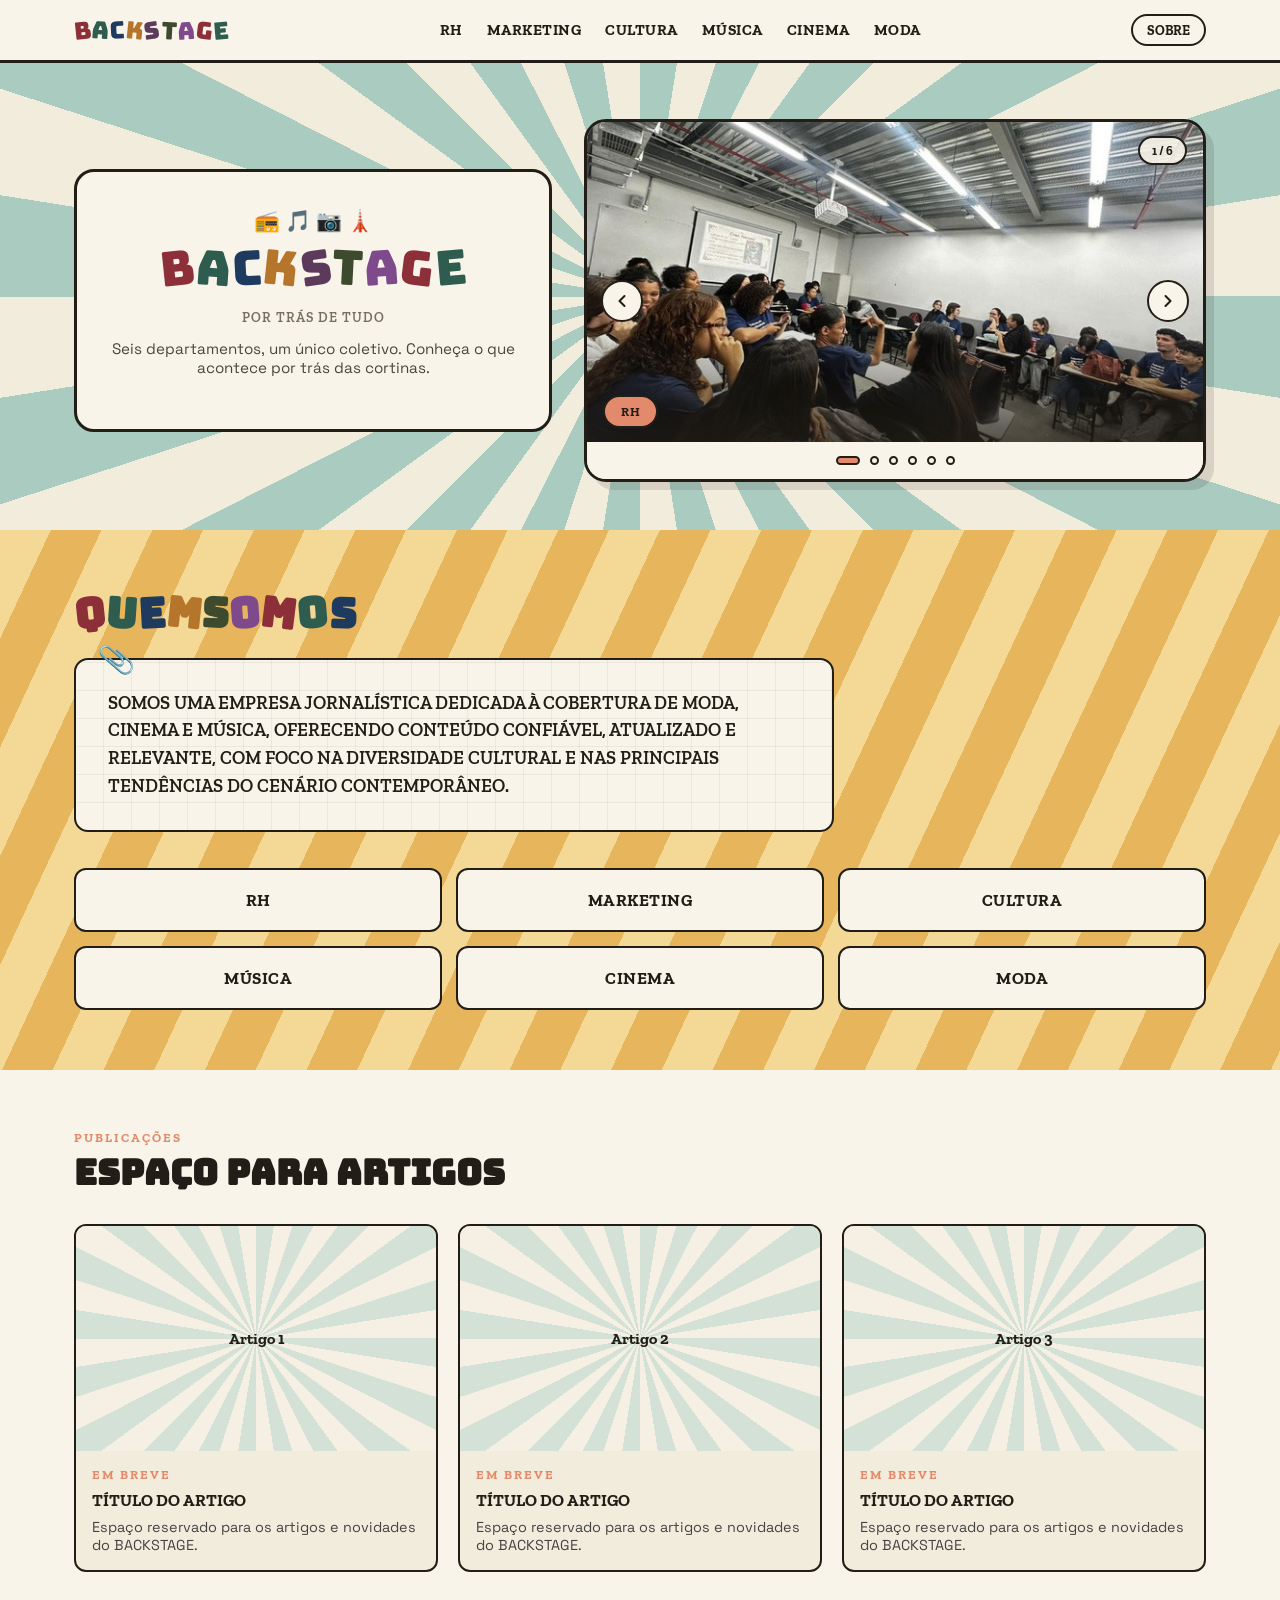
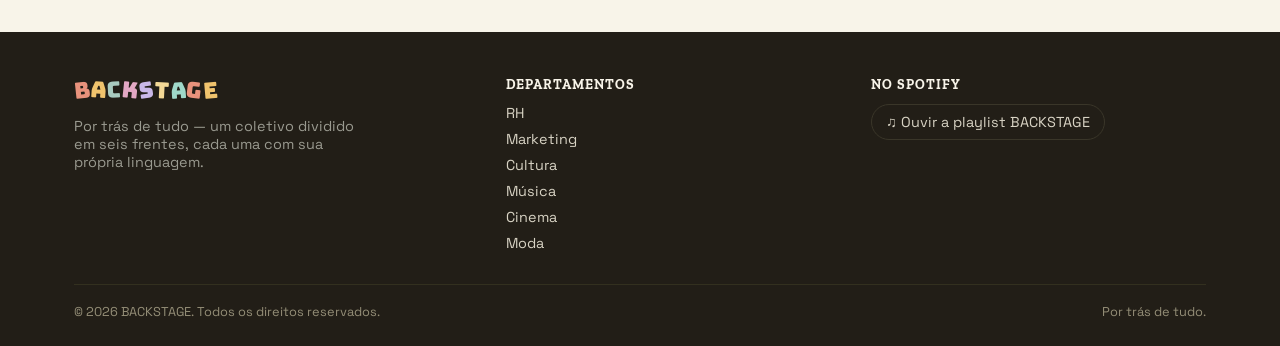
==== index.html @ c2397298 "Site BACKSTAGE" ====
<!DOCTYPE html>
<html lang="pt-BR">
<head>
  <meta charset="UTF-8">
  <meta name="viewport" content="width=device-width, initial-scale=1.0">
  <title>Início · BACKSTAGE</title>
  <link rel="stylesheet" href="assets/style.css">
</head>
<body>
  <header class="site-header">
    <div class="header-inner">
      <a href="index.html" class="logo"><span class="collage"><span style="--r:-6deg;color:#8C2F39;">B</span><span style="--r:4deg;color:#2E5C4E;">A</span><span style="--r:-3deg;color:#1F3A5F;">C</span><span style="--r:6deg;color:#B5762B;">K</span><span style="--r:-8deg;color:#5C3A5C;">S</span><span style="--r:3deg;color:#3E4A2E;">T</span><span style="--r:-4deg;color:#7E4A8C;">A</span><span style="--r:7deg;color:#8C2F39;">G</span><span style="--r:-5deg;color:#2E5C4E;">E</span></span></a>
      <button class="nav-toggle" aria-label="Abrir menu" aria-expanded="false">&#9776;</button>
      <nav class="dept-nav">
          <a href="rh.html" class="">RH</a>
          <a href="marketing.html" class="">Marketing</a>
          <a href="cultura.html" class="">Cultura</a>
          <a href="musica.html" class="">Música</a>
          <a href="cinema.html" class="">Cinema</a>
          <a href="moda.html" class="">Moda</a>
      </nav>
      <a href="sobre.html" class="about-link">Sobre</a>
    </div>
  </header>
  <section class="hero">
    <div class="container hero-inner">
      <div class="hero-logo-block">
        <div class="mini-badge">📻 🎵 📷 🗼</div>
        <div class="big-logo"><span class="collage"><span style="--r:-6deg;color:#8C2F39;">B</span><span style="--r:4deg;color:#2E5C4E;">A</span><span style="--r:-3deg;color:#1F3A5F;">C</span><span style="--r:6deg;color:#B5762B;">K</span><span style="--r:-8deg;color:#5C3A5C;">S</span><span style="--r:3deg;color:#3E4A2E;">T</span><span style="--r:-4deg;color:#7E4A8C;">A</span><span style="--r:7deg;color:#8C2F39;">G</span><span style="--r:-5deg;color:#2E5C4E;">E</span></span></div>
        <div class="tagline">por trás de tudo</div>
        <p>Seis departamentos, um único coletivo. Conheça o que acontece por trás das cortinas.</p>
      </div>
    <div class="carousel" data-carousel>
      <div class="carousel-track">
        <div class="carousel-slide">
          <img src="assets/img/rh-dinamica-real.jpg" alt="RH">
          <div class="carousel-caption">RH</div>
        </div>
        <div class="carousel-slide">
          <img src="assets/img/marketing-dinamica-1.svg" alt="Marketing">
          <div class="carousel-caption">Marketing</div>
        </div>
        <div class="carousel-slide">
          <img src="assets/img/cultura-dinamica-real.jpg" alt="Cultura">
          <div class="carousel-caption">Cultura</div>
        </div>
        <div class="carousel-slide">
          <img src="assets/img/musica-dinamica-real-1.jpeg" alt="Música">
          <div class="carousel-caption">Música</div>
        </div>
        <div class="carousel-slide">
          <img src="assets/img/cinema-dinamica-real.jpeg" alt="Cinema">
          <div class="carousel-caption">Cinema</div>
        </div>
        <div class="carousel-slide">
          <img src="assets/img/moda-dinamica-real.jpg" alt="Moda">
          <div class="carousel-caption">Moda</div>
        </div>
      </div>
      <div class="carousel-counter">1 / 6</div>
      <div class="carousel-controls">
        <button class="carousel-btn prev" aria-label="Slide anterior"><svg viewBox="0 0 24 24" fill="none" stroke="currentColor" stroke-width="2.5" stroke-linecap="round" stroke-linejoin="round"><polyline points="15 18 9 12 15 6"></polyline></svg></button>
        <button class="carousel-btn next" aria-label="Próximo slide"><svg viewBox="0 0 24 24" fill="none" stroke="currentColor" stroke-width="2.5" stroke-linecap="round" stroke-linejoin="round"><polyline points="9 18 15 12 9 6"></polyline></svg></button>
      </div>
      <div class="carousel-dots"></div>
    </div>
    </div>
  </section>

  <section class="mv-section bg-stripe">
    <div class="container">
      <h1 class="page-title"><span class="collage"><span style="--r:-6deg;color:#8C2F39;">Q</span><span style="--r:4deg;color:#2E5C4E;">u</span><span style="--r:-3deg;color:#1F3A5F;">e</span><span style="--r:6deg;color:#B5762B;">m</span> <span style="--r:3deg;color:#3E4A2E;">S</span><span style="--r:-4deg;color:#7E4A8C;">o</span><span style="--r:7deg;color:#8C2F39;">m</span><span style="--r:-5deg;color:#2E5C4E;">o</span><span style="--r:2deg;color:#1F3A5F;">s</span></span></h1>
      <div class="note-card">
        <p>Somos uma empresa jornalística dedicada à cobertura de moda, cinema e música, oferecendo conteúdo confiável, atualizado e relevante, com foco na diversidade cultural e nas principais tendências do cenário contemporâneo.</p>
      </div>
      <div class="dept-grid">
          <a href="rh.html" class="dept-card">RH</a>
          <a href="marketing.html" class="dept-card">Marketing</a>
          <a href="cultura.html" class="dept-card">Cultura</a>
          <a href="musica.html" class="dept-card">Música</a>
          <a href="cinema.html" class="dept-card">Cinema</a>
          <a href="moda.html" class="dept-card">Moda</a>
      </div>
    </div>
  </section>

  <section class="articles-section">
    <div class="container">
      <div class="eyebrow">Publicações</div>
      <h1 class="page-title" style="font-size:clamp(1.6rem, 3.6vw, 2.2rem);">Espaço para artigos</h1>
      <div class="articles-grid">
        <div class="article-card">
          <div class="thumb"><div class="thumb-inner">Artigo 1</div></div>
          <div class="body">
            <div class="eyebrow">Em breve</div>
            <h3>Título do artigo</h3>
            <p>Espaço reservado para os artigos e novidades do BACKSTAGE.</p>
          </div>
        </div>
        <div class="article-card">
          <div class="thumb"><div class="thumb-inner">Artigo 2</div></div>
          <div class="body">
            <div class="eyebrow">Em breve</div>
            <h3>Título do artigo</h3>
            <p>Espaço reservado para os artigos e novidades do BACKSTAGE.</p>
          </div>
        </div>
        <div class="article-card">
          <div class="thumb"><div class="thumb-inner">Artigo 3</div></div>
          <div class="body">
            <div class="eyebrow">Em breve</div>
            <h3>Título do artigo</h3>
            <p>Espaço reservado para os artigos e novidades do BACKSTAGE.</p>
          </div>
        </div>
      </div>
    </div>
  </section>

  <footer class="site-footer">
    <div class="container">
      <div class="footer-grid">
        <div>
          <div class="footer-logo"><span class="collage"><span style="--r:-6deg;color:#E8927C;">B</span><span style="--r:4deg;color:#F0C36D;">A</span><span style="--r:-3deg;color:#A9CBC0;">C</span><span style="--r:6deg;color:#E3A8C4;">K</span><span style="--r:-8deg;color:#C9B8E8;">S</span><span style="--r:3deg;color:#F3D896;">T</span><span style="--r:-4deg;color:#9FD8C9;">A</span><span style="--r:7deg;color:#E8927C;">G</span><span style="--r:-5deg;color:#F0C36D;">E</span></span></div>
          <p style="margin-top:12px; font-size:0.9rem; color:#9a9a90; max-width:280px;">
            Por trás de tudo — um coletivo dividido em seis frentes, cada uma com sua própria linguagem.
          </p>
        </div>
        <div>
          <h4>Departamentos</h4>
          <ul>
          <li><a href="rh.html">RH</a></li>
          <li><a href="marketing.html">Marketing</a></li>
          <li><a href="cultura.html">Cultura</a></li>
          <li><a href="musica.html">Música</a></li>
          <li><a href="cinema.html">Cinema</a></li>
          <li><a href="moda.html">Moda</a></li>
          </ul>
        </div>
        <div>
          <h4>No Spotify</h4>
          <a class="spotify-footer-link" href="musica.html#spotify" aria-label="Ver playlist no Spotify">
            &#9835; Ouvir a playlist BACKSTAGE
          </a>
        </div>
      </div>
      <div class="footer-bottom">
        <span>&copy; 2026 BACKSTAGE. Todos os direitos reservados.</span>
        <span>Por trás de tudo.</span>
      </div>
    </div>
  </footer>

  <script src="assets/script.js"></script>
</body>
</html>
---- assets/style.css ----
/* ==========================================================================
   BACKSTAGE — estilo seguindo os slides originais
   ========================================================================== */

@import url('https://fonts.googleapis.com/css2?family=Bungee&family=Zilla+Slab:wght@500;600;700&family=Space+Grotesk:wght@400;500;600;700&display=swap');

:root {
  --mustard: #E7B65C;
  --mustard-light: #F3D896;
  --sage: #A9BE93;
  --sage-dark: #7E9873;
  --teal: #A9CBC0;
  --teal-dark: #7FAA9C;
  --cream: #F2ECDD;
  --paper: #F8F4E9;
  --ink: #221E17;
  --coral: #E38A6C;
  --gray: #756F60;

  --display: 'Bungee', cursive;
  --body: 'Space Grotesk', sans-serif;
  --note: 'Zilla Slab', serif;

  --stripe-mustard: repeating-linear-gradient(
    115deg,
    var(--mustard-light) 0px, var(--mustard-light) 46px,
    var(--mustard) 46px, var(--mustard) 92px
  );

  --swirl-teal: repeating-conic-gradient(
    from 0deg,
    var(--teal) 0deg 9deg,
    var(--cream) 9deg 18deg
  );
}

* { box-sizing: border-box; }
html { scroll-behavior: smooth; }

@media (prefers-reduced-motion: reduce) {
  html { scroll-behavior: auto; }
  * { animation-duration: 0.01ms !important; transition-duration: 0.01ms !important; }
}

body {
  margin: 0;
  font-family: var(--body);
  color: var(--ink);
  background: var(--cream);
  -webkit-font-smoothing: antialiased;
}

a { color: inherit; text-decoration: none; }
img, video { max-width: 100%; display: block; }

:focus-visible {
  outline: 3px solid var(--coral);
  outline-offset: 2px;
}

.container {
  max-width: 1180px;
  margin: 0 auto;
  padding: 0 24px;
}

/* ---------- Collage heading (título estilo revista recortada) ---------- */

.collage {
  font-family: var(--display);
  display: inline-flex;
  flex-wrap: wrap;
  line-height: 1;
}

.collage span {
  display: inline-block;
  transform: rotate(var(--r, 0deg));
  margin: 0 0.01em;
}

/* ---------- Header ---------- */

header.site-header {
  background: var(--paper);
  border-bottom: 3px solid var(--ink);
  position: sticky;
  top: 0;
  z-index: 50;
}

.header-inner {
  display: flex;
  align-items: center;
  justify-content: space-between;
  gap: 20px;
  padding: 14px 24px;
  max-width: 1180px;
  margin: 0 auto;
}

.logo {
  font-size: 1.5rem;
  white-space: nowrap;
}

nav.dept-nav {
  display: flex;
  flex-wrap: wrap;
  gap: 6px 20px;
  font-family: var(--note);
  font-weight: 700;
  font-size: 0.95rem;
  text-transform: uppercase;
  letter-spacing: 0.5px;
}

nav.dept-nav a {
  position: relative;
  padding: 4px 2px;
}

nav.dept-nav a::after {
  content: '';
  position: absolute;
  left: 0; bottom: -2px;
  width: 0; height: 3px;
  background: var(--coral);
  transition: width 0.2s ease;
}

nav.dept-nav a:hover::after,
nav.dept-nav a.active::after { width: 100%; }
nav.dept-nav a.active { color: var(--coral); }

.about-link {
  font-family: var(--note);
  font-weight: 700;
  font-size: 0.85rem;
  text-transform: uppercase;
  border: 2px solid var(--ink);
  padding: 6px 14px;
  border-radius: 999px;
  white-space: nowrap;
}
.about-link:hover { background: var(--ink); color: var(--paper); }

.nav-toggle {
  display: none;
  background: none;
  border: 0;
  color: var(--ink);
  font-size: 1.6rem;
  cursor: pointer;
}

/* ---------- Hero (home) ---------- */

.hero {
  background: var(--swirl-teal);
  padding: 56px 0 48px;
  position: relative;
}

.hero-inner {
  display: grid;
  grid-template-columns: 1fr 1.3fr;
  gap: 32px;
  align-items: center;
}

.hero-logo-block {
  background: var(--paper);
  border: 3px solid var(--ink);
  border-radius: 20px;
  padding: 36px 26px;
  text-align: center;
}

.hero-logo-block .big-logo {
  font-size: clamp(2rem, 5.5vw, 3rem);
  justify-content: center;
}

.hero-logo-block .tagline {
  margin-top: 10px;
  font-family: var(--note);
  font-weight: 600;
  text-transform: uppercase;
  letter-spacing: 1px;
  font-size: 0.85rem;
  color: var(--gray);
}

.hero-logo-block p {
  margin-top: 14px;
  font-size: 0.95rem;
  color: #4a463c;
}

.mini-badge {
  font-size: 1.3rem;
  margin-bottom: 4px;
}

/* ---------- Carousel ---------- */

.carousel {
  position: relative;
  background: var(--paper);
  border: 3px solid var(--ink);
  border-radius: 22px;
  overflow: hidden;
  box-shadow: 8px 8px 0 rgba(34,30,23,0.12);
}

.carousel-track {
  display: flex;
  transition: transform 0.55s cubic-bezier(0.65, 0, 0.35, 1);
  height: 320px;
}

.carousel-slide { min-width: 100%; height: 100%; position: relative; }
.carousel-slide img, .carousel-slide video {
  width: 100%; height: 100%; object-fit: cover;
}

.carousel-slide::after {
  content: '';
  position: absolute;
  inset: 0;
  background: linear-gradient(to top, rgba(34,30,23,0.78) 0%, rgba(34,30,23,0.15) 32%, transparent 55%);
  pointer-events: none;
}

.carousel-caption {
  position: absolute;
  left: 16px; bottom: 14px;
  z-index: 2;
  padding: 7px 16px;
  background: var(--coral);
  border: 2px solid var(--ink);
  border-radius: 999px;
  color: var(--ink);
  font-family: var(--note);
  font-weight: 700;
  font-size: 0.8rem;
  text-transform: uppercase;
  letter-spacing: 0.5px;
}

.carousel-counter {
  position: absolute;
  right: 16px; top: 14px;
  z-index: 2;
  padding: 5px 12px;
  background: rgba(248,244,233,0.9);
  border: 2px solid var(--ink);
  border-radius: 999px;
  font-family: var(--note);
  font-weight: 700;
  font-size: 0.78rem;
  color: var(--ink);
}

.carousel-controls {
  position: absolute; top: 50%; transform: translateY(-50%);
  width: 100%; display: flex; justify-content: space-between;
  padding: 0 14px; pointer-events: none;
  z-index: 2;
}

.carousel-btn {
  pointer-events: all;
  background: var(--paper);
  color: var(--ink);
  border: 2.5px solid var(--ink);
  width: 42px; height: 42px; border-radius: 50%;
  cursor: pointer;
  display: flex; align-items: center; justify-content: center;
  transition: background 0.15s ease, transform 0.15s ease, color 0.15s ease;
}
.carousel-btn svg { width: 20px; height: 20px; }
.carousel-btn:hover { background: var(--coral); transform: scale(1.08); }
.carousel-btn:active { transform: scale(0.94); }

.carousel-dots {
  display: flex; gap: 10px; justify-content: center; align-items: center;
  padding: 14px 0; background: var(--paper);
}
.carousel-dots button {
  width: 9px; height: 9px; border-radius: 50%;
  border: 2px solid var(--ink); background: transparent; cursor: pointer;
  padding: 0;
  transition: width 0.2s ease, background 0.2s ease;
}
.carousel-dots button.active {
  background: var(--coral);
  width: 24px;
  border-radius: 999px;
}

/* ---------- Note card (nota de papel com clipe) ---------- */

.note-card {
  position: relative;
  background:
    repeating-linear-gradient(0deg, transparent 0 27px, rgba(34,30,23,0.06) 27px 28px),
    repeating-linear-gradient(90deg, transparent 0 27px, rgba(34,30,23,0.06) 27px 28px),
    var(--paper);
  border: 2.5px solid var(--ink);
  border-radius: 14px;
  padding: 30px 32px;
  max-width: 760px;
}

.note-card::before {
  content: '📎';
  position: absolute;
  top: -18px;
  left: 22px;
  font-size: 1.8rem;
  transform: rotate(-8deg);
}

.note-card p, .note-card li {
  font-family: var(--note);
  font-weight: 600;
  font-size: 1.15rem;
  line-height: 1.5;
  text-transform: uppercase;
  color: var(--ink);
  margin: 0;
}

.note-card ul { list-style: none; padding: 0; display: flex; flex-direction: column; gap: 10px; }
.note-card ul li::before { content: '• '; }

/* ---------- Sections ---------- */

section.mv-section { padding: 60px 0; }
section.mv-section.bg-mustard { background: var(--mustard); }
section.mv-section.bg-sage { background: var(--sage); }
section.mv-section.bg-teal-swirl { background: var(--swirl-teal); }
section.mv-section.bg-stripe { background: var(--stripe-mustard); }

.mv-grid {
  display: grid;
  grid-template-columns: 1fr 1fr;
  gap: 32px;
  align-items: start;
}

.mv-header { margin-bottom: 20px; }

.eyebrow {
  font-family: var(--note);
  font-size: 0.8rem;
  text-transform: uppercase;
  letter-spacing: 2px;
  color: var(--coral);
  font-weight: 700;
  margin-bottom: 8px;
}

h1.page-title {
  font-family: var(--display);
  font-size: clamp(1.8rem, 4.2vw, 2.6rem);
  line-height: 1.15;
  margin: 0 0 20px;
}

section.text-section { padding: 56px 0; }
.text-section .body-text {
  font-size: 1.05rem;
  line-height: 1.7;
  max-width: 700px;
  color: #333;
}

.dept-grid {
  display: grid;
  grid-template-columns: repeat(3, 1fr);
  gap: 14px;
  margin-top: 36px;
}

.dept-card {
  background: var(--paper);
  border: 2.5px solid var(--ink);
  color: var(--ink);
  padding: 20px 16px;
  text-align: center;
  font-family: var(--note);
  font-weight: 700;
  text-transform: uppercase;
  font-size: 1.05rem;
  letter-spacing: 0.5px;
  border-radius: 12px;
  transition: transform 0.15s ease, background 0.15s ease;
}
.dept-card:hover { transform: translateY(-4px); background: var(--mustard-light); }

/* ---------- Project card (ticket estilo "Projetos" dos slides) ---------- */

.project-card {
  background: var(--paper);
  border: 2.5px solid var(--ink);
  border-radius: 40px 40px 14px 14px;
  padding: 30px 34px;
  display: grid;
  grid-template-columns: 1.1fr 0.9fr;
  gap: 28px;
  align-items: center;
}

.project-card .project-eyebrow {
  font-family: var(--note);
  text-transform: uppercase;
  font-weight: 700;
  color: var(--sage-dark);
  font-size: 0.95rem;
  margin-bottom: 4px;
}

.project-card h3 {
  font-family: var(--note);
  font-size: 1.5rem;
  text-transform: uppercase;
  margin: 0 0 16px;
}

.project-card ul {
  list-style: none;
  padding: 0;
  margin: 0;
  display: flex;
  flex-direction: column;
  gap: 8px;
  font-size: 1rem;
}

.project-card ul li::before { content: '★ '; color: var(--mustard); }

.project-card .project-photo {
  border: 2.5px solid var(--ink);
  border-radius: 10px;
  overflow: hidden;
  aspect-ratio: 4/3;
}
.project-card .project-photo img { width: 100%; height: 100%; object-fit: cover; }

.project-divider {
  display: flex;
  align-items: center;
  gap: 14px;
  margin-top: 26px;
  color: var(--mustard);
}
.project-divider .line { flex: 1; height: 2px; background: repeating-linear-gradient(90deg, var(--mustard) 0 8px, transparent 8px 14px); }
.project-divider .heart { font-size: 1.1rem; }

/* ---------- Posts (cinema) ---------- */

.posts-grid { display: grid; grid-template-columns: repeat(2, 1fr); gap: 24px; margin-top: 28px; }
.post-card { background: var(--paper); border: 2.5px solid var(--ink); border-radius: 12px; overflow: hidden; }
.post-card img { width: 100%; aspect-ratio: 4/5; object-fit: cover; }
.post-caption { padding: 14px 16px; font-size: 0.95rem; color: #333; font-family: var(--note); }

/* ---------- Spotify block (musica) ---------- */

.spotify-block { background: var(--teal); padding: 40px 24px; text-align: center; }
.spotify-block img {
  margin: 0 auto; max-width: 420px;
  border: 3px solid var(--ink); border-radius: 12px;
}
.spotify-block p { color: var(--ink); margin-top: 16px; font-family: var(--note); font-weight: 600; }

/* ---------- Video block (moda) ---------- */

.video-block { padding: 24px 0; background: var(--paper); }
.video-block video {
  width: 100%; max-height: 500px; object-fit: cover;
  border: 3px solid var(--ink); border-radius: 16px;
}

/* ---------- Feedback ---------- */

section.feedback-section { background: var(--sage); padding: 52px 0; }

.letterbox {
  background: var(--paper);
  border: 2.5px solid var(--ink);
  border-radius: 20px;
  max-width: 620px;
  margin: 0 auto;
  padding: 30px 28px;
}
.letterbox .eyebrow { text-align: center; }
.letterbox h2 {
  font-family: var(--note);
  text-align: center;
  text-transform: uppercase;
  font-size: 1.3rem;
  margin: 0 0 22px;
}
.letterbox form { display: flex; flex-direction: column; gap: 14px; }
.letterbox input, .letterbox textarea {
  font-family: var(--body);
  font-size: 0.95rem;
  padding: 12px 14px;
  border: 2px solid var(--ink);
  border-radius: 8px;
  background: #fff;
  resize: vertical;
}
.letterbox textarea { min-height: 100px; }
.letterbox button {
  font-family: var(--note);
  text-transform: uppercase;
  letter-spacing: 0.5px;
  background: var(--ink);
  color: var(--mustard-light);
  border: none;
  border-radius: 8px;
  padding: 13px;
  cursor: pointer;
  font-size: 1rem;
  font-weight: 700;
}
.letterbox button:hover { background: var(--coral); color: #fff; }
.letterbox .form-note { font-size: 0.8rem; color: var(--gray); text-align: center; }

/* ---------- Articles ---------- */

.articles-section { padding: 60px 0; background: var(--paper); }
.articles-grid { display: grid; grid-template-columns: repeat(3, 1fr); gap: 20px; margin-top: 30px; }
.article-card {
  background: var(--cream);
  border: 2.5px solid var(--ink);
  border-radius: 12px;
  overflow: hidden;
  display: flex;
  flex-direction: column;
}
.article-card .thumb { aspect-ratio: 16/10; background: var(--swirl-teal); }
.article-card .thumb-inner {
  width: 100%; height: 100%;
  display: flex; align-items: center; justify-content: center;
  color: var(--ink); font-family: var(--note); font-weight: 700;
  background: rgba(248,244,233,0.55);
}
.article-card .body { padding: 16px; }
.article-card .body h3 { font-family: var(--note); font-size: 1.05rem; margin: 6px 0 8px; text-transform: uppercase; }
.article-card .body p { font-size: 0.9rem; color: #444; margin: 0; }

/* ---------- About extras (quem somos) ---------- */

.about-photos {
  display: flex;
  gap: 14px;
  margin-top: 24px;
  flex-wrap: wrap;
}
.about-photos .torn {
  width: 120px; height: 90px;
  border: 3px solid var(--ink);
  border-radius: 4px;
  object-fit: cover;
  transform: rotate(var(--r, -3deg));
}

/* ---------- Footer ---------- */

footer.site-footer { background: var(--ink); color: #d8d3c4; padding: 44px 0 26px; }
.footer-grid { display: grid; grid-template-columns: 1.2fr 1fr 1fr; gap: 30px; }
.footer-logo { font-size: 1.4rem; }
.footer-grid h4 {
  color: var(--paper); font-family: var(--note); font-size: 0.85rem;
  text-transform: uppercase; letter-spacing: 1px; margin: 0 0 12px;
}
.footer-grid ul { list-style: none; padding: 0; margin: 0; display: flex; flex-direction: column; gap: 8px; font-size: 0.9rem; }
.footer-grid ul a:hover { color: var(--mustard); }
.spotify-footer-link {
  display: inline-flex; align-items: center; gap: 10px;
  font-size: 0.9rem; padding: 8px 14px;
  border: 1px solid #3a3629; border-radius: 999px; width: fit-content;
}
.spotify-footer-link:hover { border-color: var(--mustard); color: var(--mustard); }
.footer-bottom {
  margin-top: 32px; padding-top: 18px; border-top: 1px solid #33301f;
  font-size: 0.8rem; color: #948e77;
  display: flex; justify-content: space-between; flex-wrap: wrap; gap: 8px;
}

/* ---------- Responsive ---------- */

@media (max-width: 900px) {
  .hero-inner { grid-template-columns: 1fr; }
  .dept-grid { grid-template-columns: repeat(2, 1fr); }
  .posts-grid { grid-template-columns: 1fr; }
  .articles-grid { grid-template-columns: 1fr 1fr; }
  .footer-grid { grid-template-columns: 1fr 1fr; }
  .mv-grid { grid-template-columns: 1fr; }
  .project-card { grid-template-columns: 1fr; }
}

@media (max-width: 700px) {
  .nav-toggle { display: block; }
  nav.dept-nav { display: none; flex-direction: column; width: 100%; padding-top: 12px; }
  nav.dept-nav.open { display: flex; }
  .header-inner { flex-wrap: wrap; }
  .about-link { order: 3; }
  .articles-grid { grid-template-columns: 1fr; }
  .footer-grid { grid-template-columns: 1fr; gap: 22px; }
  .carousel-track { height: 220px; }
}
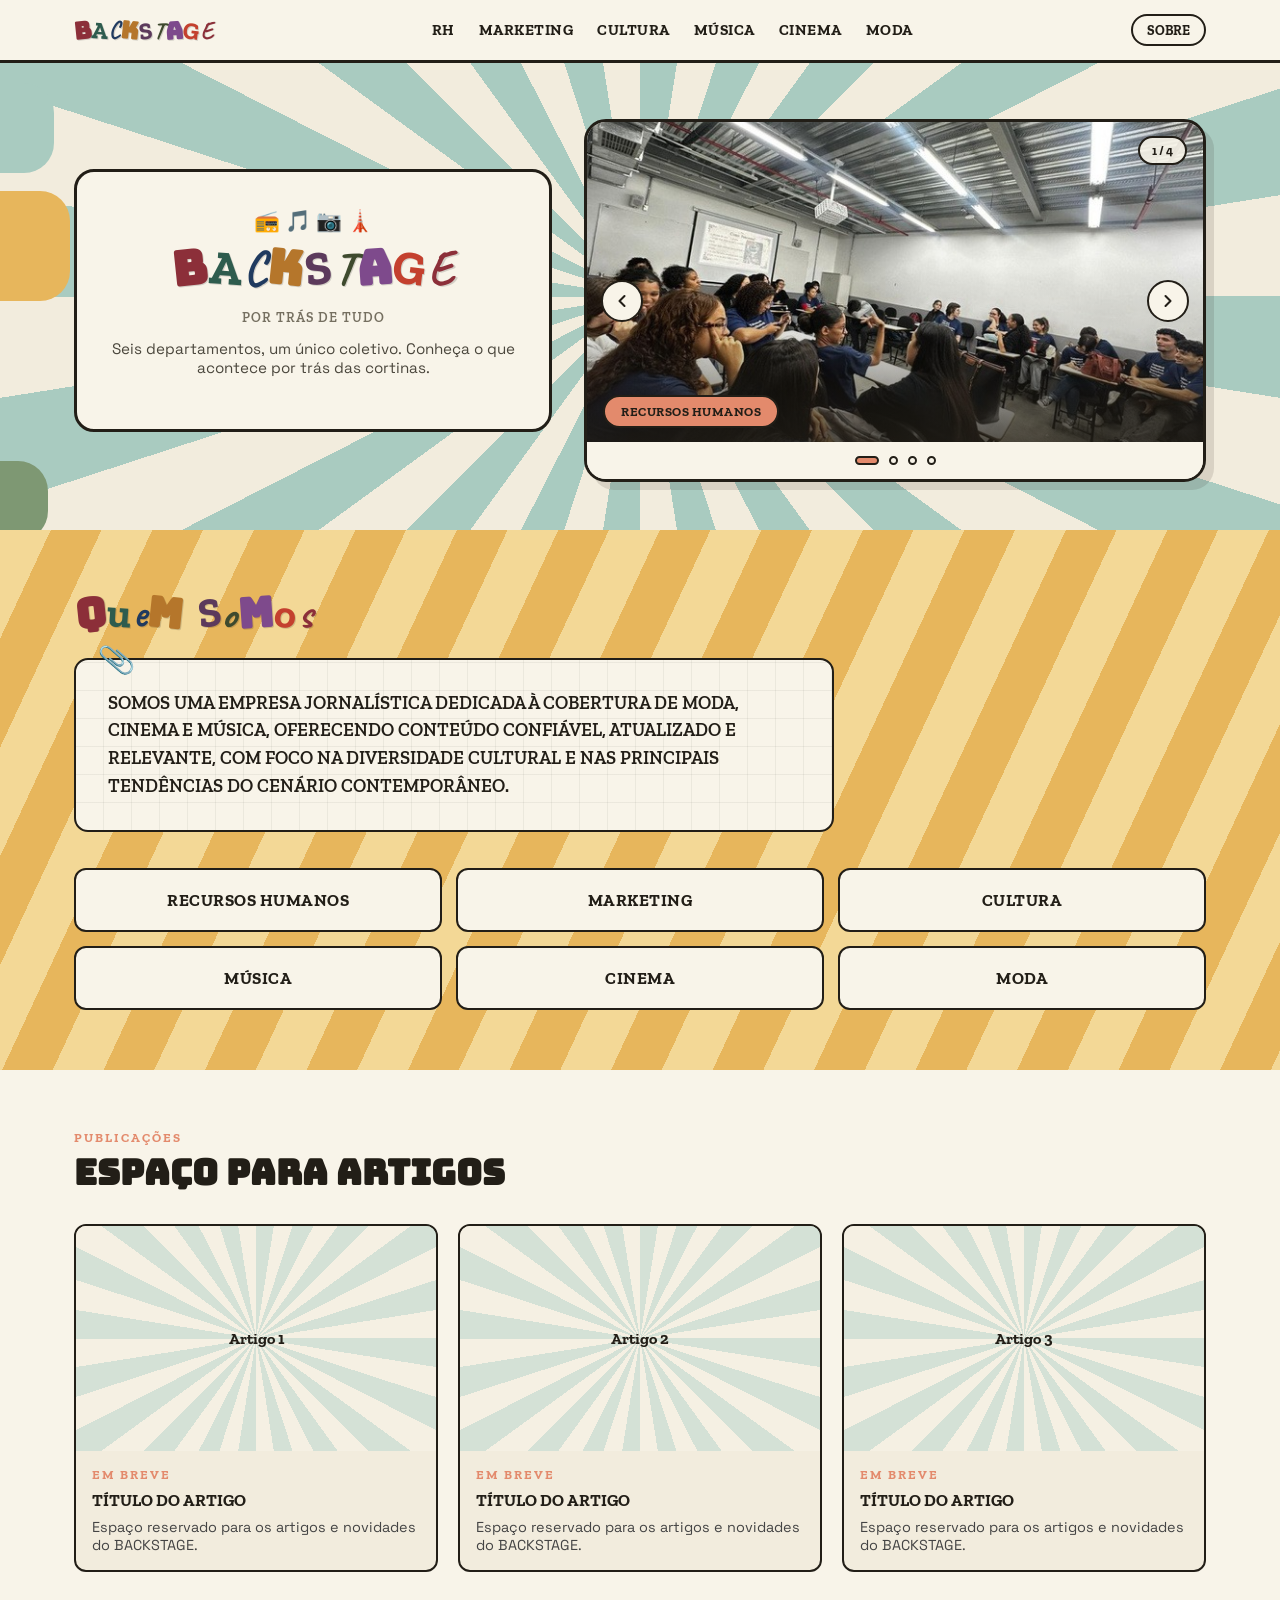
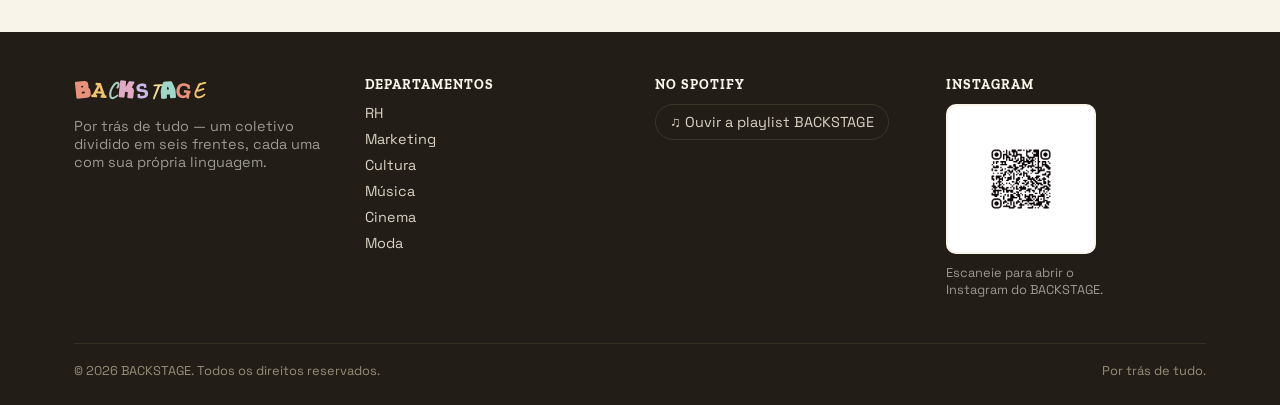
==== commit f3034a25: "Aplica refinamentos do novo design (Claude Design) - Texto collage com fontes alternadas (Bungee/Zil" ====
--- a/index.html
+++ b/index.html
@@ -9,7 +9,7 @@
 <body>
   <header class="site-header">
     <div class="header-inner">
-      <a href="index.html" class="logo"><span class="collage"><span style="--r:-6deg;color:#8C2F39;">B</span><span style="--r:4deg;color:#2E5C4E;">A</span><span style="--r:-3deg;color:#1F3A5F;">C</span><span style="--r:6deg;color:#B5762B;">K</span><span style="--r:-8deg;color:#5C3A5C;">S</span><span style="--r:3deg;color:#3E4A2E;">T</span><span style="--r:-4deg;color:#7E4A8C;">A</span><span style="--r:7deg;color:#8C2F39;">G</span><span style="--r:-5deg;color:#2E5C4E;">E</span></span></a>
+      <a href="index.html" class="logo"><span class="collage" data-collage data-text="BACKSTAGE"></span></a>
       <button class="nav-toggle" aria-label="Abrir menu" aria-expanded="false">&#9776;</button>
       <nav class="dept-nav">
           <a href="rh.html" class="">RH</a>
@@ -23,26 +23,23 @@
     </div>
   </header>
   <section class="hero">
+    <div class="hero-tabs" aria-hidden="true">
+      <span class="tab tab-1"></span>
+      <span class="tab tab-2"></span>
+      <span class="tab tab-3"></span>
+    </div>
     <div class="container hero-inner">
       <div class="hero-logo-block">
         <div class="mini-badge">📻 🎵 📷 🗼</div>
-        <div class="big-logo"><span class="collage"><span style="--r:-6deg;color:#8C2F39;">B</span><span style="--r:4deg;color:#2E5C4E;">A</span><span style="--r:-3deg;color:#1F3A5F;">C</span><span style="--r:6deg;color:#B5762B;">K</span><span style="--r:-8deg;color:#5C3A5C;">S</span><span style="--r:3deg;color:#3E4A2E;">T</span><span style="--r:-4deg;color:#7E4A8C;">A</span><span style="--r:7deg;color:#8C2F39;">G</span><span style="--r:-5deg;color:#2E5C4E;">E</span></span></div>
+        <div class="big-logo"><span class="collage" data-collage data-text="BACKSTAGE"></span></div>
         <div class="tagline">por trás de tudo</div>
         <p>Seis departamentos, um único coletivo. Conheça o que acontece por trás das cortinas.</p>
       </div>
     <div class="carousel" data-carousel>
       <div class="carousel-track">
         <div class="carousel-slide">
-          <img src="assets/img/rh-dinamica-real.jpg" alt="RH">
-          <div class="carousel-caption">RH</div>
-        </div>
-        <div class="carousel-slide">
-          <img src="assets/img/marketing-dinamica-1.svg" alt="Marketing">
-          <div class="carousel-caption">Marketing</div>
-        </div>
-        <div class="carousel-slide">
-          <img src="assets/img/cultura-dinamica-real.jpg" alt="Cultura">
-          <div class="carousel-caption">Cultura</div>
+          <img src="assets/img/rh-dinamica-real.jpg" alt="Recursos Humanos">
+          <div class="carousel-caption">Recursos Humanos</div>
         </div>
         <div class="carousel-slide">
           <img src="assets/img/musica-dinamica-real-1.jpeg" alt="Música">
@@ -57,7 +54,7 @@
           <div class="carousel-caption">Moda</div>
         </div>
       </div>
-      <div class="carousel-counter">1 / 6</div>
+      <div class="carousel-counter">1 / 4</div>
       <div class="carousel-controls">
         <button class="carousel-btn prev" aria-label="Slide anterior"><svg viewBox="0 0 24 24" fill="none" stroke="currentColor" stroke-width="2.5" stroke-linecap="round" stroke-linejoin="round"><polyline points="15 18 9 12 15 6"></polyline></svg></button>
         <button class="carousel-btn next" aria-label="Próximo slide"><svg viewBox="0 0 24 24" fill="none" stroke="currentColor" stroke-width="2.5" stroke-linecap="round" stroke-linejoin="round"><polyline points="9 18 15 12 9 6"></polyline></svg></button>
@@ -69,12 +66,12 @@
 
   <section class="mv-section bg-stripe">
     <div class="container">
-      <h1 class="page-title"><span class="collage"><span style="--r:-6deg;color:#8C2F39;">Q</span><span style="--r:4deg;color:#2E5C4E;">u</span><span style="--r:-3deg;color:#1F3A5F;">e</span><span style="--r:6deg;color:#B5762B;">m</span> <span style="--r:3deg;color:#3E4A2E;">S</span><span style="--r:-4deg;color:#7E4A8C;">o</span><span style="--r:7deg;color:#8C2F39;">m</span><span style="--r:-5deg;color:#2E5C4E;">o</span><span style="--r:2deg;color:#1F3A5F;">s</span></span></h1>
+      <h1 class="page-title"><span class="collage" data-collage data-text="Quem Somos"></span></h1>
       <div class="note-card">
         <p>Somos uma empresa jornalística dedicada à cobertura de moda, cinema e música, oferecendo conteúdo confiável, atualizado e relevante, com foco na diversidade cultural e nas principais tendências do cenário contemporâneo.</p>
       </div>
       <div class="dept-grid">
-          <a href="rh.html" class="dept-card">RH</a>
+          <a href="rh.html" class="dept-card">Recursos Humanos</a>
           <a href="marketing.html" class="dept-card">Marketing</a>
           <a href="cultura.html" class="dept-card">Cultura</a>
           <a href="musica.html" class="dept-card">Música</a>
@@ -121,7 +118,7 @@
     <div class="container">
       <div class="footer-grid">
         <div>
-          <div class="footer-logo"><span class="collage"><span style="--r:-6deg;color:#E8927C;">B</span><span style="--r:4deg;color:#F0C36D;">A</span><span style="--r:-3deg;color:#A9CBC0;">C</span><span style="--r:6deg;color:#E3A8C4;">K</span><span style="--r:-8deg;color:#C9B8E8;">S</span><span style="--r:3deg;color:#F3D896;">T</span><span style="--r:-4deg;color:#9FD8C9;">A</span><span style="--r:7deg;color:#E8927C;">G</span><span style="--r:-5deg;color:#F0C36D;">E</span></span></div>
+          <div class="footer-logo"><span class="collage" data-collage data-text="BACKSTAGE" data-variant="pastel"></span></div>
           <p style="margin-top:12px; font-size:0.9rem; color:#9a9a90; max-width:280px;">
             Por trás de tudo — um coletivo dividido em seis frentes, cada uma com sua própria linguagem.
           </p>
@@ -143,6 +140,13 @@
             &#9835; Ouvir a playlist BACKSTAGE
           </a>
         </div>
+        <div class="footer-qr-col">
+          <h4>Instagram</h4>
+          <a href="https://instagram.com/backstage" target="_blank" rel="noopener noreferrer">
+            <img src="assets/img/qr-code.png" alt="QR code para o Instagram do BACKSTAGE">
+          </a>
+          <p>Escaneie para abrir o Instagram do BACKSTAGE.</p>
+        </div>
       </div>
       <div class="footer-bottom">
         <span>&copy; 2026 BACKSTAGE. Todos os direitos reservados.</span>
--- a/assets/style.css
+++ b/assets/style.css
@@ -2,7 +2,7 @@
    BACKSTAGE — estilo seguindo os slides originais
    ========================================================================== */
 
-@import url('https://fonts.googleapis.com/css2?family=Bungee&family=Zilla+Slab:wght@500;600;700&family=Space+Grotesk:wght@400;500;600;700&display=swap');
+@import url('https://fonts.googleapis.com/css2?family=Bungee&family=Caveat:wght@700&family=Zilla+Slab:wght@500;600;700&family=Space+Grotesk:wght@400;500;600;700&display=swap');
 
 :root {
   --mustard: #E7B65C;
@@ -67,16 +67,16 @@
 /* ---------- Collage heading (título estilo revista recortada) ---------- */
 
 .collage {
-  font-family: var(--display);
   display: inline-flex;
   flex-wrap: wrap;
-  line-height: 1;
+  line-height: 1.05;
+  font-weight: 700;
+  text-shadow: 1px 1px 0 rgba(0,0,0,0.15);
 }
 
 .collage span {
   display: inline-block;
-  transform: rotate(var(--r, 0deg));
-  margin: 0 0.01em;
+  margin: 0 0.015em;
 }
 
 /* ---------- Header ---------- */
@@ -160,9 +160,24 @@
   background: var(--swirl-teal);
   padding: 56px 0 48px;
   position: relative;
-}
+  overflow: hidden;
+}
+
+.hero-tabs {
+  position: absolute;
+  left: 0;
+  top: 20px;
+  display: flex;
+  flex-direction: column;
+  z-index: 0;
+}
+.hero-tabs .tab-1 { width: 54px; height: 90px; background: var(--teal); border-radius: 0 30px 30px 0; }
+.hero-tabs .tab-2 { width: 70px; height: 110px; background: var(--mustard); border-radius: 0 30px 30px 0; margin-top: 18px; }
+.hero-tabs .tab-3 { width: 48px; height: 80px; background: var(--sage-dark); border-radius: 0 30px 30px 0; margin-top: 160px; }
 
 .hero-inner {
+  position: relative;
+  z-index: 1;
   display: grid;
   grid-template-columns: 1fr 1.3fr;
   gap: 32px;
@@ -378,6 +393,14 @@
   color: #333;
 }
 
+/* ---------- Hero de departamento com carrossel lado a lado (Marketing, Música) ---------- */
+
+section.hero-row-section { padding: 40px 0 56px; }
+.hero-row { display: flex; flex-wrap: wrap; gap: 32px; align-items: center; }
+.hero-row .hero-text-col { flex: 1 1 320px; }
+.hero-row .hero-img-col { flex: 1 1 320px; max-width: 460px; width: 100%; }
+.hero-row .hero-img-col .carousel-track { height: auto; aspect-ratio: 16 / 10; }
+
 .dept-grid {
   display: grid;
   grid-template-columns: repeat(3, 1fr);
@@ -404,6 +427,7 @@
 /* ---------- Project card (ticket estilo "Projetos" dos slides) ---------- */
 
 .project-card {
+  --accent: var(--mustard);
   background: var(--paper);
   border: 2.5px solid var(--ink);
   border-radius: 40px 40px 14px 14px;
@@ -414,11 +438,13 @@
   align-items: center;
 }
 
+.project-card.accent-sage { --accent: var(--sage-dark); }
+
 .project-card .project-eyebrow {
   font-family: var(--note);
   text-transform: uppercase;
   font-weight: 700;
-  color: var(--sage-dark);
+  color: var(--accent);
   font-size: 0.95rem;
   margin-bottom: 4px;
 }
@@ -457,7 +483,7 @@
   margin-top: 26px;
   color: var(--mustard);
 }
-.project-divider .line { flex: 1; height: 2px; background: repeating-linear-gradient(90deg, var(--mustard) 0 8px, transparent 8px 14px); }
+.project-divider .line { flex: 1; height: 2px; background: repeating-linear-gradient(90deg, var(--accent) 0 8px, transparent 8px 14px); }
 .project-divider .heart { font-size: 1.1rem; }
 
 /* ---------- Posts (cinema) ---------- */
@@ -478,10 +504,33 @@
 
 /* ---------- Video block (moda) ---------- */
 
-.video-block { padding: 24px 0; background: var(--paper); }
+.video-block { padding: 28px 0 0; }
 .video-block video {
   width: 100%; max-height: 500px; object-fit: cover;
   border: 3px solid var(--ink); border-radius: 16px;
+}
+
+.video-placeholder {
+  border: 3px dashed var(--ink);
+  border-radius: 16px;
+  background: var(--paper);
+  min-height: 260px;
+  display: flex;
+  flex-direction: column;
+  align-items: center;
+  justify-content: center;
+  gap: 14px;
+  padding: 24px;
+}
+.video-placeholder .play-icon {
+  width: 56px; height: 56px; border-radius: 50%;
+  background: var(--mustard); color: var(--ink);
+  display: flex; align-items: center; justify-content: center;
+  font-size: 1.4rem;
+}
+.video-placeholder p {
+  font-family: var(--note); color: var(--gray);
+  text-align: center; max-width: 420px; margin: 0;
 }
 
 /* ---------- Feedback ---------- */
@@ -573,7 +622,7 @@
 /* ---------- Footer ---------- */
 
 footer.site-footer { background: var(--ink); color: #d8d3c4; padding: 44px 0 26px; }
-.footer-grid { display: grid; grid-template-columns: 1.2fr 1fr 1fr; gap: 30px; }
+.footer-grid { display: grid; grid-template-columns: repeat(auto-fit, minmax(200px, 1fr)); gap: 30px; }
 .footer-logo { font-size: 1.4rem; }
 .footer-grid h4 {
   color: var(--paper); font-family: var(--note); font-size: 0.85rem;
@@ -587,6 +636,13 @@
   border: 1px solid #3a3629; border-radius: 999px; width: fit-content;
 }
 .spotify-footer-link:hover { border-color: var(--mustard); color: var(--mustard); }
+
+.footer-qr-col img {
+  width: 150px; height: 150px; border: 2px solid var(--paper); border-radius: 10px;
+  background: #fff; padding: 4px; object-fit: cover; transition: transform 0.15s ease;
+}
+.footer-qr-col img:hover { transform: scale(1.04); }
+.footer-qr-col p { font-size: 0.8rem; color: #9a9a90; margin-top: 10px; max-width: 180px; }
 .footer-bottom {
   margin-top: 32px; padding-top: 18px; border-top: 1px solid #33301f;
   font-size: 0.8rem; color: #948e77;
@@ -597,12 +653,14 @@
 
 @media (max-width: 900px) {
   .hero-inner { grid-template-columns: 1fr; }
+  .hero-tabs { display: none; }
   .dept-grid { grid-template-columns: repeat(2, 1fr); }
   .posts-grid { grid-template-columns: 1fr; }
   .articles-grid { grid-template-columns: 1fr 1fr; }
   .footer-grid { grid-template-columns: 1fr 1fr; }
   .mv-grid { grid-template-columns: 1fr; }
   .project-card { grid-template-columns: 1fr; }
+  .hero-row .hero-img-col { max-width: 100%; }
 }
 
 @media (max-width: 700px) {
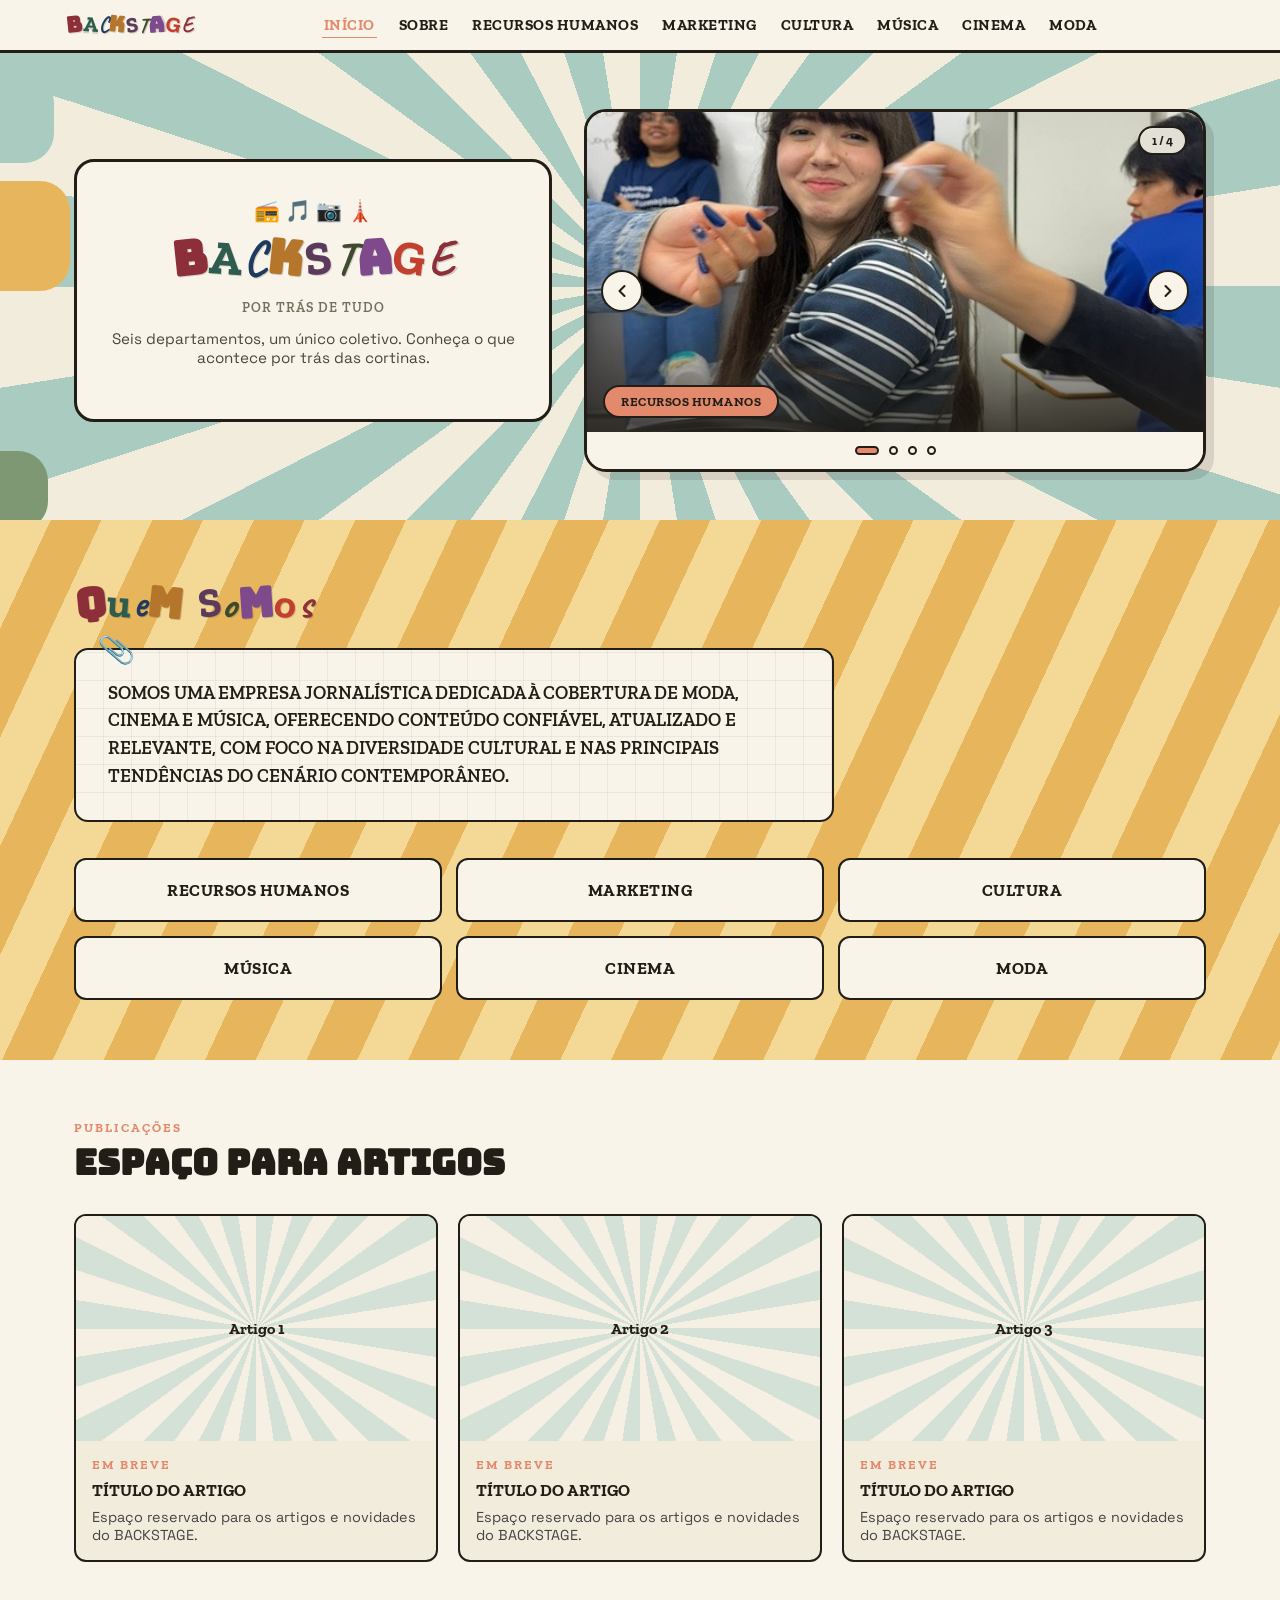
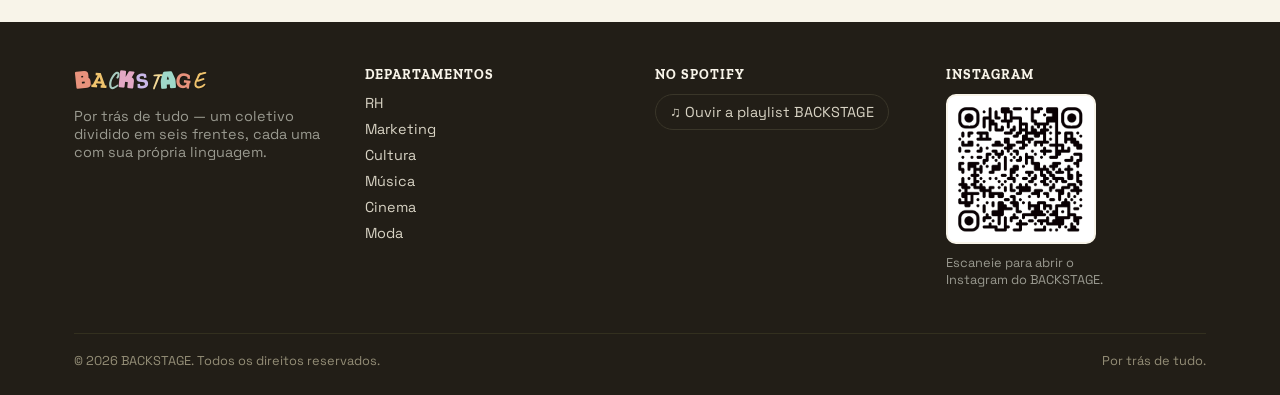
==== commit d31d274e: "feat(design): sincroniza site com o novo Claude Design Atualiza fotos reais (home, RH, cinema, moda," ====
--- a/index.html
+++ b/index.html
@@ -12,14 +12,15 @@
       <a href="index.html" class="logo"><span class="collage" data-collage data-text="BACKSTAGE"></span></a>
       <button class="nav-toggle" aria-label="Abrir menu" aria-expanded="false">&#9776;</button>
       <nav class="dept-nav">
-          <a href="rh.html" class="">RH</a>
+          <a href="index.html" class="active">Início</a>
+          <a href="sobre.html" class="">Sobre</a>
+          <a href="rh.html" class="">Recursos Humanos</a>
           <a href="marketing.html" class="">Marketing</a>
           <a href="cultura.html" class="">Cultura</a>
           <a href="musica.html" class="">Música</a>
           <a href="cinema.html" class="">Cinema</a>
           <a href="moda.html" class="">Moda</a>
       </nav>
-      <a href="sobre.html" class="about-link">Sobre</a>
     </div>
   </header>
   <section class="hero">
@@ -38,19 +39,19 @@
     <div class="carousel" data-carousel>
       <div class="carousel-track">
         <div class="carousel-slide">
-          <img src="assets/img/rh-dinamica-real.jpg" alt="Recursos Humanos">
+          <img src="assets/img/rh-dinamica-elogio.jpg" alt="Recursos Humanos">
           <div class="carousel-caption">Recursos Humanos</div>
         </div>
         <div class="carousel-slide">
-          <img src="assets/img/musica-dinamica-real-1.jpeg" alt="Música">
+          <img src="assets/img/musica-01.jpeg" alt="Música">
           <div class="carousel-caption">Música</div>
         </div>
         <div class="carousel-slide">
-          <img src="assets/img/cinema-dinamica-real.jpeg" alt="Cinema">
+          <img src="assets/img/cinema-tribunal-juri.jpg" alt="Cinema">
           <div class="carousel-caption">Cinema</div>
         </div>
         <div class="carousel-slide">
-          <img src="assets/img/moda-dinamica-real.jpg" alt="Moda">
+          <img src="assets/img/moda-monte-look.jpg" alt="Moda">
           <div class="carousel-caption">Moda</div>
         </div>
       </div>
--- a/assets/style.css
+++ b/assets/style.css
@@ -91,26 +91,37 @@
 
 .header-inner {
   display: flex;
+  flex-wrap: nowrap;
   align-items: center;
   justify-content: space-between;
-  gap: 20px;
-  padding: 14px 24px;
+  gap: 12px;
+  padding: 12px 16px;
   max-width: 1180px;
   margin: 0 auto;
 }
 
 .logo {
-  font-size: 1.5rem;
-  white-space: nowrap;
+  display: inline-flex;
+  flex-shrink: 0;
+}
+
+.logo .collage {
+  font-size: clamp(15px, 1.7vw, 34px);
 }
 
 nav.dept-nav {
   display: flex;
-  flex-wrap: wrap;
-  gap: 6px 20px;
+  flex-wrap: nowrap;
+  gap: clamp(8px, 1.6vw, 20px);
+  align-items: center;
+  overflow-x: auto;
+  scrollbar-width: none;
+  min-width: 0;
+  flex: 1 1 auto;
+  justify-content: center;
   font-family: var(--note);
   font-weight: 700;
-  font-size: 0.95rem;
+  font-size: clamp(0.72rem, 1.6vw, 0.95rem);
   text-transform: uppercase;
   letter-spacing: 0.5px;
 }
@@ -118,6 +129,8 @@
 nav.dept-nav a {
   position: relative;
   padding: 4px 2px;
+  white-space: nowrap;
+  flex-shrink: 0;
 }
 
 nav.dept-nav a::after {
@@ -132,18 +145,6 @@
 nav.dept-nav a:hover::after,
 nav.dept-nav a.active::after { width: 100%; }
 nav.dept-nav a.active { color: var(--coral); }
-
-.about-link {
-  font-family: var(--note);
-  font-weight: 700;
-  font-size: 0.85rem;
-  text-transform: uppercase;
-  border: 2px solid var(--ink);
-  padding: 6px 14px;
-  border-radius: 999px;
-  white-space: nowrap;
-}
-.about-link:hover { background: var(--ink); color: var(--paper); }
 
 .nav-toggle {
   display: none;
@@ -356,6 +357,7 @@
 section.mv-section { padding: 60px 0; }
 section.mv-section.bg-mustard { background: var(--mustard); }
 section.mv-section.bg-sage { background: var(--sage); }
+section.mv-section.bg-teal { background: var(--teal); }
 section.mv-section.bg-teal-swirl { background: var(--swirl-teal); }
 section.mv-section.bg-stripe { background: var(--stripe-mustard); }
 
@@ -493,6 +495,29 @@
 .post-card img { width: 100%; aspect-ratio: 4/5; object-fit: cover; }
 .post-caption { padding: 14px 16px; font-size: 0.95rem; color: #333; font-family: var(--note); }
 
+/* ---------- Placeholder de mídia (sem foto/vídeo real ainda) ---------- */
+
+.media-placeholder {
+  width: 100%;
+  height: 100%;
+  display: flex;
+  flex-direction: column;
+  align-items: center;
+  justify-content: center;
+  gap: 10px;
+  background: var(--cream);
+  border: 2px dashed var(--ink);
+  color: var(--gray);
+  text-align: center;
+  padding: 16px;
+  box-sizing: border-box;
+}
+.media-placeholder .icon { font-size: 1.6rem; }
+.media-placeholder p { margin: 0; font-family: var(--note); font-size: 0.85rem; max-width: 180px; }
+.post-card .media-placeholder { aspect-ratio: 4/5; border: none; border-radius: 0; }
+.carousel-slide .media-placeholder { border: none; }
+.media-placeholder.alt { background: var(--mustard-light); }
+
 /* ---------- Spotify block (musica) ---------- */
 
 .spotify-block { background: var(--teal); padding: 40px 24px; text-align: center; }
@@ -665,10 +690,43 @@
 
 @media (max-width: 700px) {
   .nav-toggle { display: block; }
-  nav.dept-nav { display: none; flex-direction: column; width: 100%; padding-top: 12px; }
-  nav.dept-nav.open { display: flex; }
+  nav.dept-nav {
+    display: flex;
+    flex-direction: column;
+    width: 100%;
+    gap: 0;
+    max-height: 0;
+    opacity: 0;
+    overflow: hidden;
+    padding: 0 4px;
+    margin-top: 0;
+    border-top: 0 solid var(--ink);
+    transition: max-height 0.3s ease, opacity 0.25s ease, padding 0.3s ease, margin-top 0.3s ease;
+  }
+  nav.dept-nav.open {
+    max-height: 640px;
+    opacity: 1;
+    padding: 8px 4px 16px;
+    margin-top: 10px;
+    border-top-width: 2px;
+  }
+  nav.dept-nav a {
+    width: 100%;
+    padding: 15px 12px;
+    text-align: center;
+    border-radius: 10px;
+    border-bottom: 1px solid rgba(34, 30, 23, 0.12);
+    font-size: 0.92rem;
+    transition: background 0.15s ease, color 0.15s ease;
+  }
+  nav.dept-nav a:last-child { border-bottom: none; }
+  nav.dept-nav a::after { display: none; }
+  nav.dept-nav a:active { background: rgba(34, 30, 23, 0.06); }
+  nav.dept-nav a.active {
+    background: rgba(227, 138, 108, 0.14);
+    border-radius: 10px;
+  }
   .header-inner { flex-wrap: wrap; }
-  .about-link { order: 3; }
   .articles-grid { grid-template-columns: 1fr; }
   .footer-grid { grid-template-columns: 1fr; gap: 22px; }
   .carousel-track { height: 220px; }
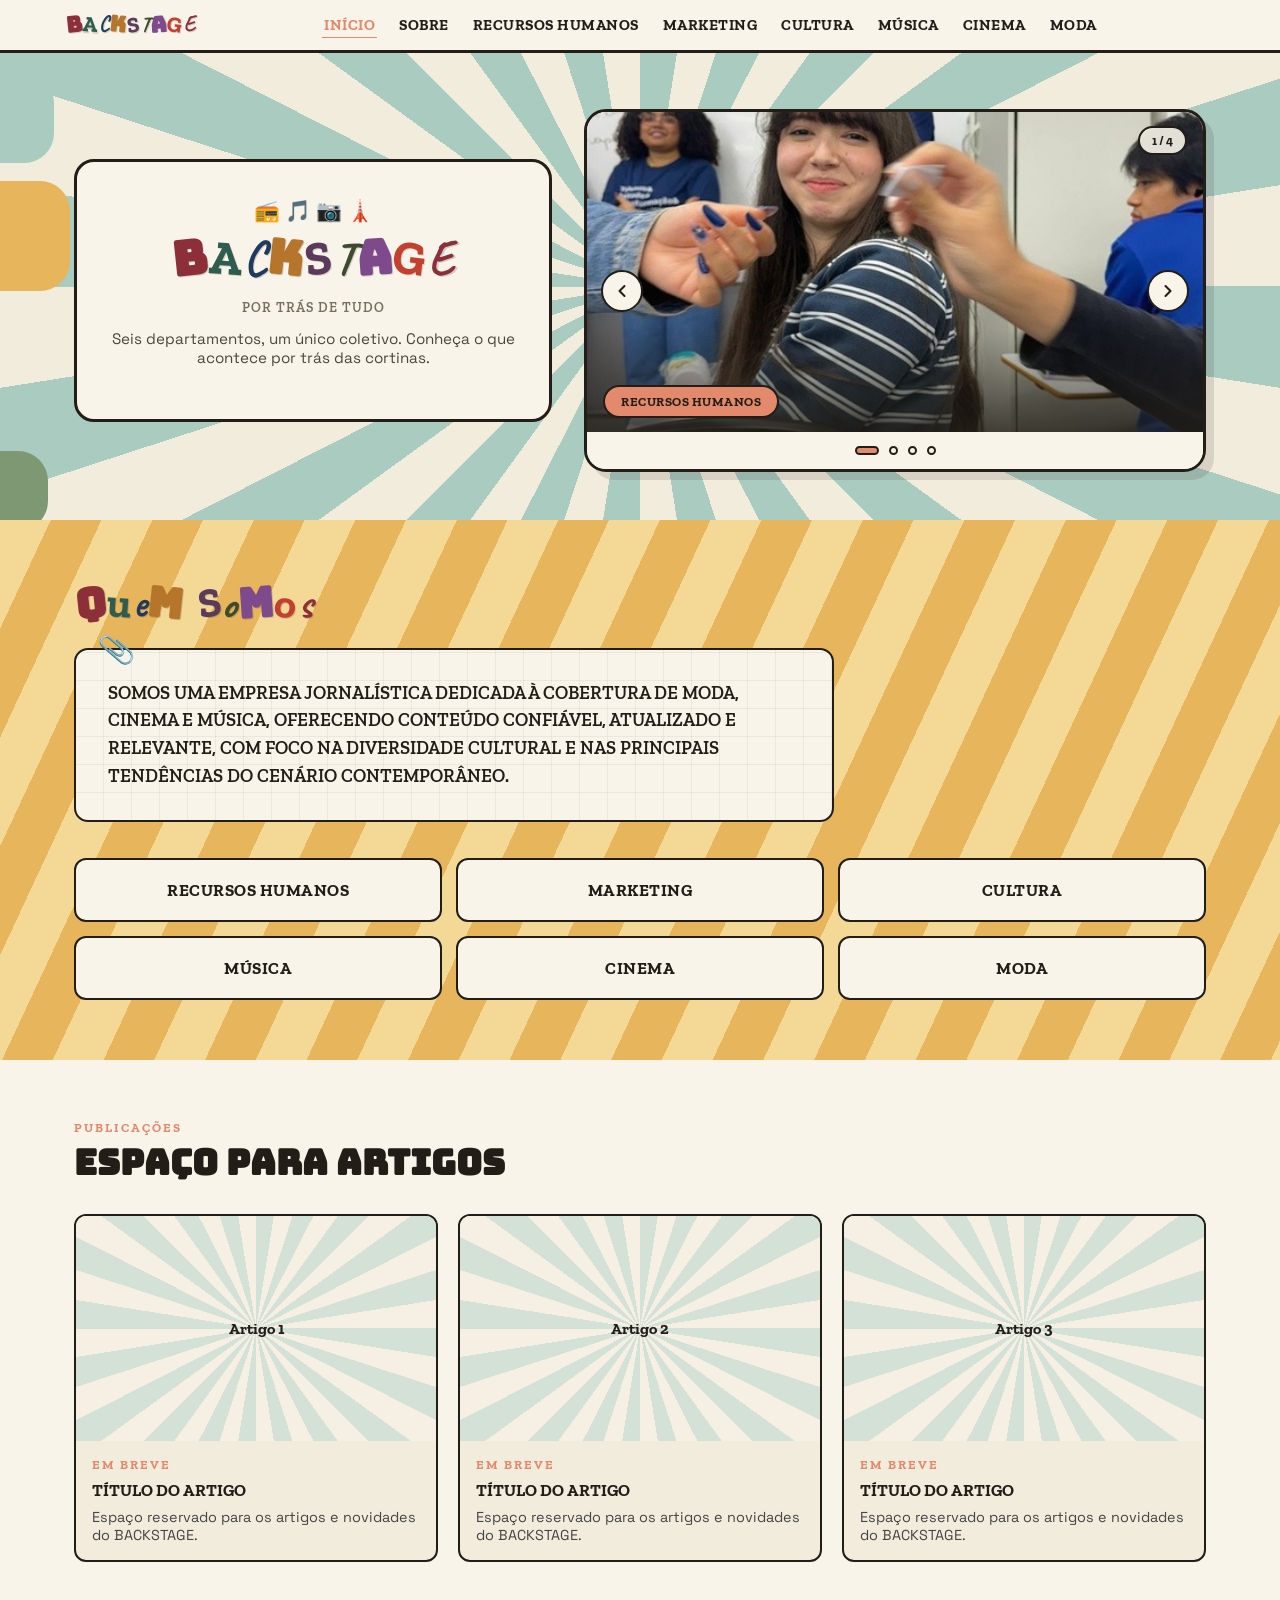
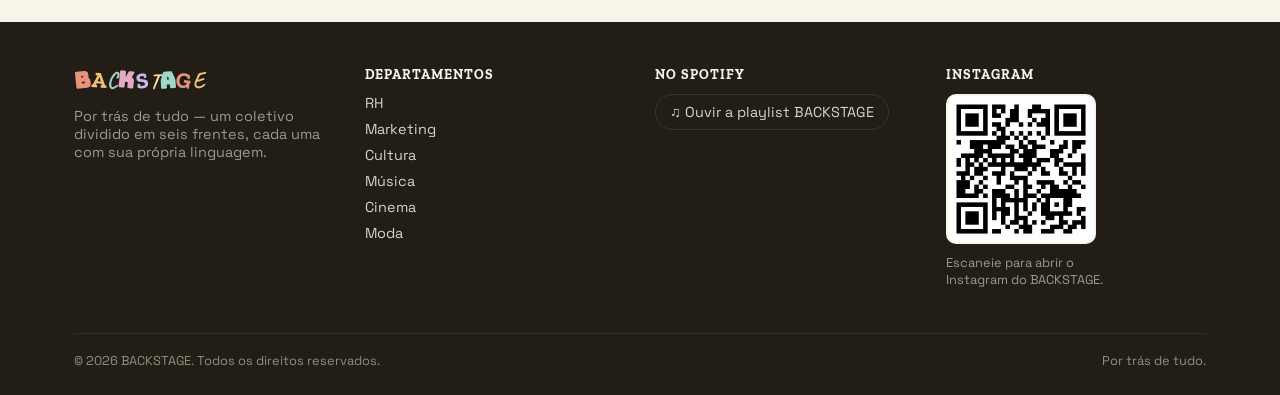
==== commit f549a0ab: "Corrigir link do Instagram e regenerar QR code do rodapé" ====
--- a/index.html
+++ b/index.html
@@ -143,7 +143,7 @@
         </div>
         <div class="footer-qr-col">
           <h4>Instagram</h4>
-          <a href="https://instagram.com/backstage" target="_blank" rel="noopener noreferrer">
+          <a href="https://www.instagram.com/news.backstage/" target="_blank" rel="noopener noreferrer">
             <img src="assets/img/qr-code.png" alt="QR code para o Instagram do BACKSTAGE">
           </a>
           <p>Escaneie para abrir o Instagram do BACKSTAGE.</p>
--- a/assets/style.css
+++ b/assets/style.css
@@ -106,7 +106,7 @@
 }
 
 .logo .collage {
-  font-size: clamp(15px, 1.7vw, 34px);
+  font-size: clamp(22px, 1.7vw, 34px);
 }
 
 nav.dept-nav {
@@ -522,7 +522,7 @@
 
 .spotify-block { background: var(--teal); padding: 40px 24px; text-align: center; }
 .spotify-block img {
-  margin: 0 auto; max-width: 420px;
+  margin: 0 auto; width: 100%; max-width: 420px; height: auto;
   border: 3px solid var(--ink); border-radius: 12px;
 }
 .spotify-block p { color: var(--ink); margin-top: 16px; font-family: var(--note); font-weight: 600; }
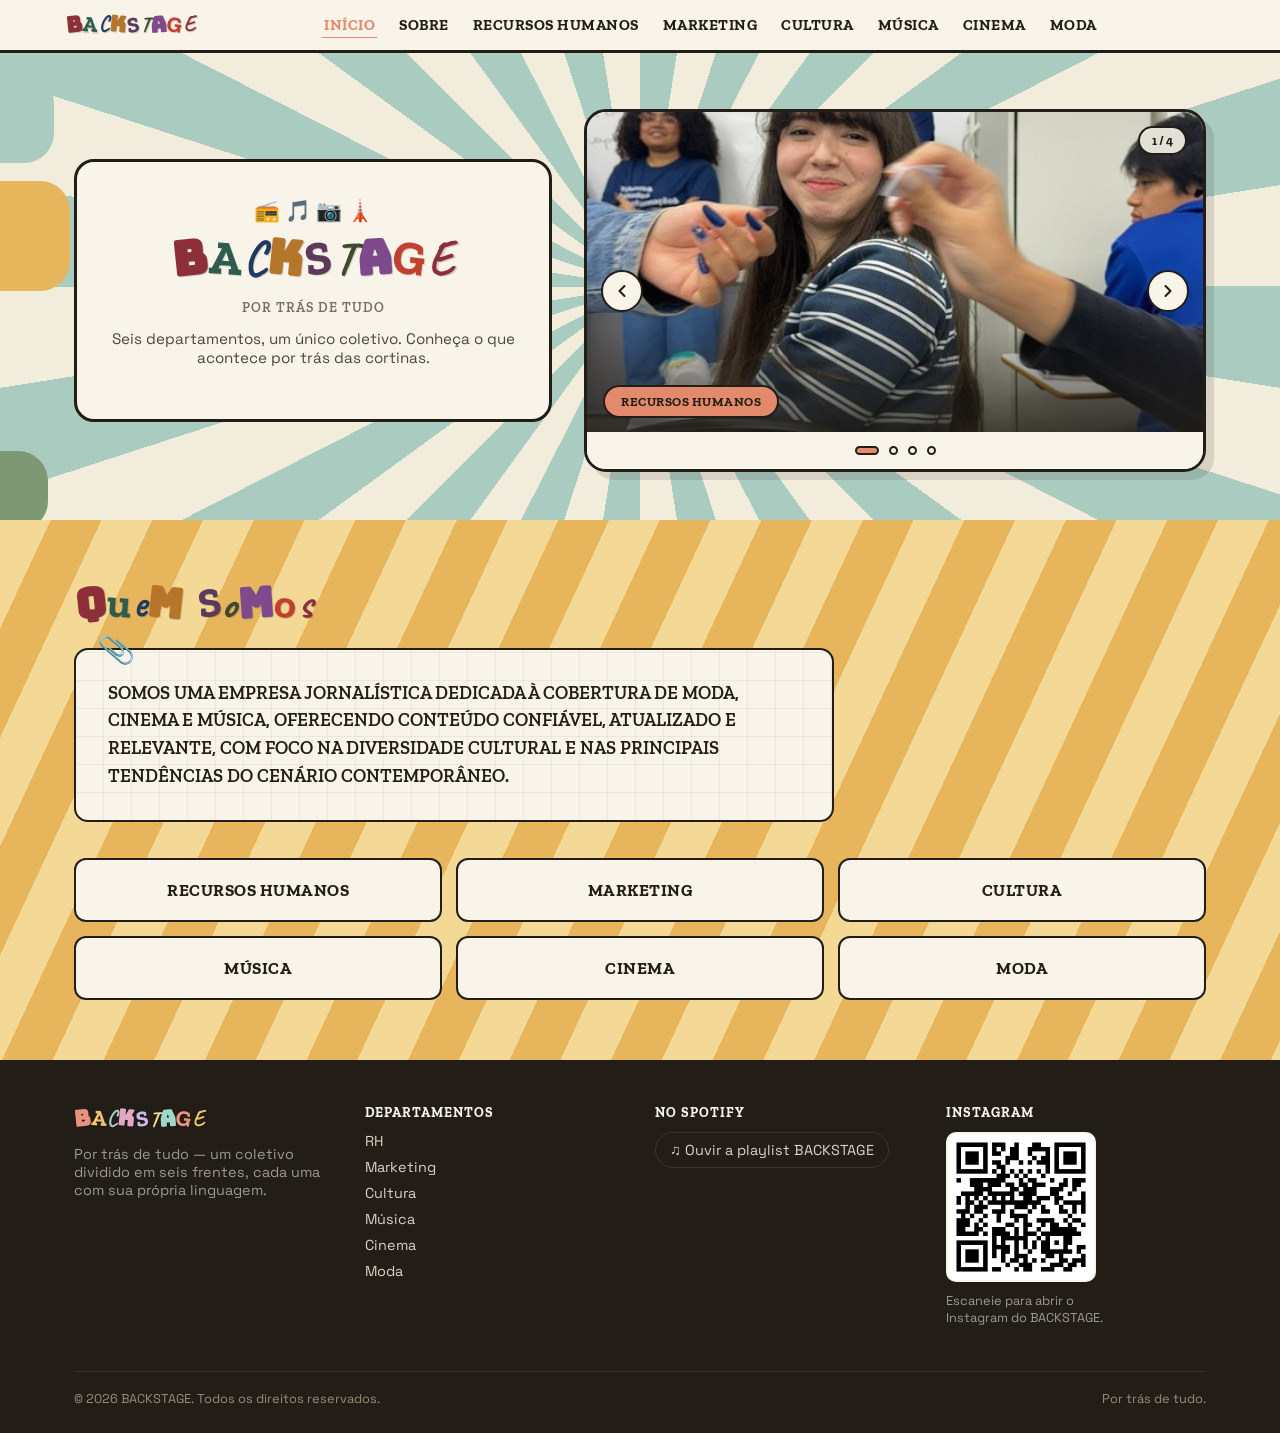
==== commit 63641e1f: "Remover seção de artigos da página inicial (conteúdo não produzido)" ====
--- a/index.html
+++ b/index.html
@@ -82,39 +82,6 @@
     </div>
   </section>
 
-  <section class="articles-section">
-    <div class="container">
-      <div class="eyebrow">Publicações</div>
-      <h1 class="page-title" style="font-size:clamp(1.6rem, 3.6vw, 2.2rem);">Espaço para artigos</h1>
-      <div class="articles-grid">
-        <div class="article-card">
-          <div class="thumb"><div class="thumb-inner">Artigo 1</div></div>
-          <div class="body">
-            <div class="eyebrow">Em breve</div>
-            <h3>Título do artigo</h3>
-            <p>Espaço reservado para os artigos e novidades do BACKSTAGE.</p>
-          </div>
-        </div>
-        <div class="article-card">
-          <div class="thumb"><div class="thumb-inner">Artigo 2</div></div>
-          <div class="body">
-            <div class="eyebrow">Em breve</div>
-            <h3>Título do artigo</h3>
-            <p>Espaço reservado para os artigos e novidades do BACKSTAGE.</p>
-          </div>
-        </div>
-        <div class="article-card">
-          <div class="thumb"><div class="thumb-inner">Artigo 3</div></div>
-          <div class="body">
-            <div class="eyebrow">Em breve</div>
-            <h3>Título do artigo</h3>
-            <p>Espaço reservado para os artigos e novidades do BACKSTAGE.</p>
-          </div>
-        </div>
-      </div>
-    </div>
-  </section>
-
   <footer class="site-footer">
     <div class="container">
       <div class="footer-grid">
--- a/assets/style.css
+++ b/assets/style.css
@@ -494,6 +494,24 @@
 .post-card { background: var(--paper); border: 2.5px solid var(--ink); border-radius: 12px; overflow: hidden; }
 .post-card img { width: 100%; aspect-ratio: 4/5; object-fit: cover; }
 .post-caption { padding: 14px 16px; font-size: 0.95rem; color: #333; font-family: var(--note); }
+
+.movie-card img {
+  aspect-ratio: 2/3;
+  object-fit: contain;
+  background: var(--ink);
+}
+.movie-card .post-caption h3 {
+  margin: 0 0 6px;
+  font-family: var(--body);
+  font-size: 1.1rem;
+  color: var(--ink);
+}
+.movie-card .post-caption .movie-meta {
+  margin: 0 0 4px;
+  font-size: 0.85rem;
+  color: var(--gray);
+}
+.movie-card .post-caption p:not(.movie-meta) { margin-top: 10px; line-height: 1.5; }
 
 /* ---------- Placeholder de mídia (sem foto/vídeo real ainda) ---------- */
 
